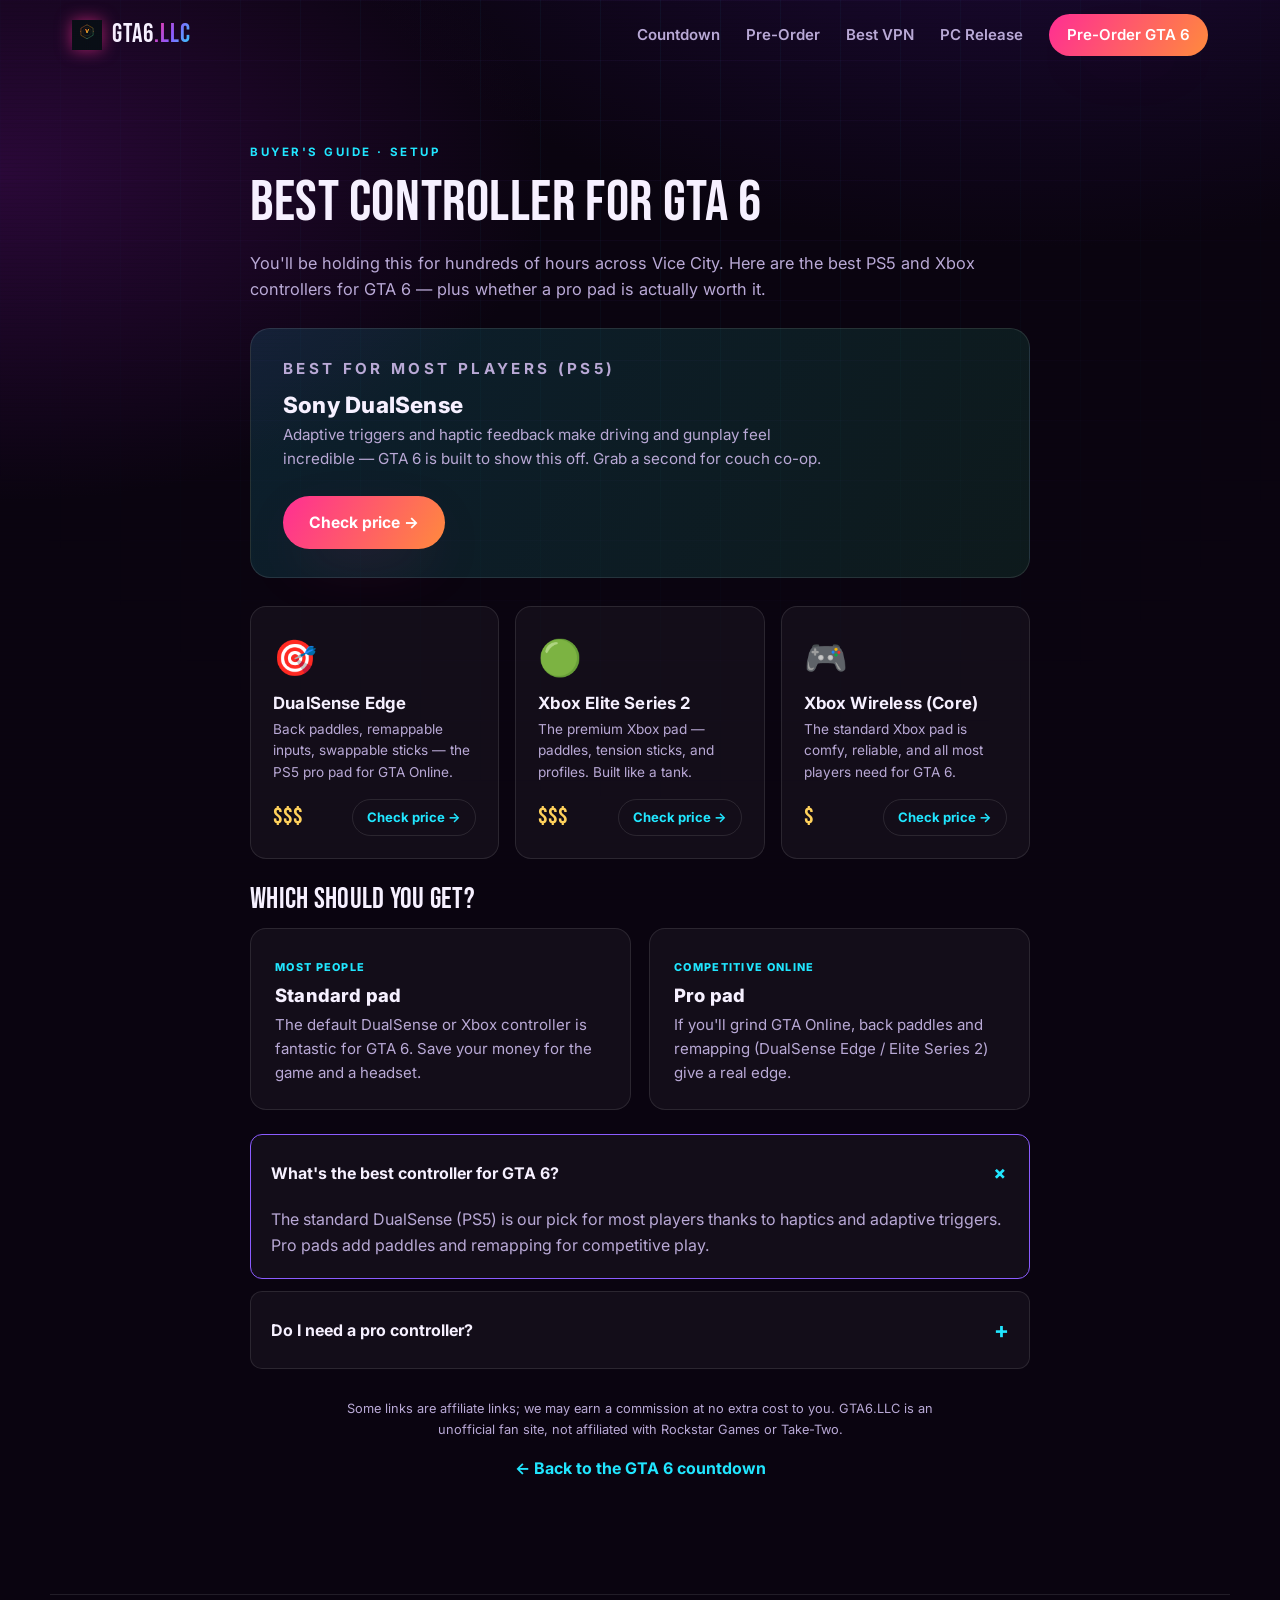
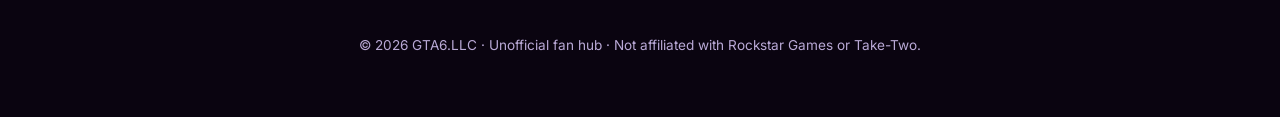
==== best-controller-gta-6.html @ b5a14681 "Add buyer-guide money pages + internal linking - gta-6-editions.html (Standard vs Ultimate, pre-orde" ====
<!DOCTYPE html>
<html lang="en">
<head>
  <meta charset="UTF-8" />
  <meta name="viewport" content="width=device-width, initial-scale=1.0" />
  <meta name="theme-color" content="#0a0410" />
  <title>Best Controller for GTA 6 (2026) — PS5 & Xbox Picks Compared</title>
  <meta name="description" content="The best controllers for GTA 6 on PS5 and Xbox in 2026: DualSense, DualSense Edge, Xbox Elite Series 2 and the standard pads — which is worth it for GTA 6." />
  <link rel="canonical" href="https://gta6.llc/best-controller-gta-6.html" />
  <meta property="og:title" content="Best Controller for GTA 6 (2026)" />
  <meta property="og:description" content="PS5 vs Xbox controller picks for GTA 6, from standard pads to pro controllers." />
  <meta property="og:url" content="https://gta6.llc/best-controller-gta-6.html" />
  <meta property="og:image" content="https://gta6.llc/og-image.svg" />
  <meta name="twitter:card" content="summary_large_image" />
  <link rel="icon" href="logo.svg" type="image/svg+xml" />
  <link rel="preconnect" href="https://fonts.googleapis.com" />
  <link rel="preconnect" href="https://fonts.gstatic.com" crossorigin />
  <link href="https://fonts.googleapis.com/css2?family=Bebas+Neue&family=Space+Grotesk:wght@400;500;700&family=Inter:wght@400;500;600;700;800&display=swap" rel="stylesheet" />
  <link rel="stylesheet" href="styles.css" />
  <script type="application/ld+json">
  { "@context": "https://schema.org", "@type": "FAQPage", "mainEntity": [
    { "@type": "Question", "name": "What is the best controller for GTA 6?", "acceptedAnswer": { "@type": "Answer", "text": "On PS5 the standard DualSense is excellent for GTA 6 thanks to adaptive triggers and haptics; the DualSense Edge adds back paddles and remappable controls for competitive play. On Xbox the standard pad is great and the Elite Series 2 is the premium option." } },
    { "@type": "Question", "name": "Do I need a pro controller for GTA 6?", "acceptedAnswer": { "@type": "Answer", "text": "No. The standard DualSense or Xbox controller is more than enough for GTA 6. Pro pads (DualSense Edge, Xbox Elite Series 2) are a nice upgrade if you want back paddles and remapping, especially for GTA Online." } }
  ] }
  </script>
</head>
<body>
  <div class="ambient-grid" aria-hidden="true"></div>
  <div class="scanline" aria-hidden="true"></div>

  <header class="site-header">
    <a href="index.html" class="brand"><img src="logo.svg" alt="" class="brand-logo" width="30" height="30" /><span class="brand-word">GTA6<span class="brand-tld">.llc</span></span></a>
    <button class="menu-toggle" id="menuToggle" aria-label="Toggle navigation" aria-expanded="false"><span></span><span></span><span></span></button>
    <nav class="site-nav" id="siteNav">
      <a href="index.html#countdown">Countdown</a>
      <a href="index.html#preorder">Pre-Order</a>
      <a href="best-vpn-gta-online.html">Best VPN</a>
      <a href="pc-release-tracker.html">PC Release</a>
      <a href="index.html#preorder" class="nav-cta">Pre-Order GTA 6</a>
    </nav>
  </header>

  <main id="top">
    <article class="section" style="max-width:820px;opacity:1;transform:none">
      <p class="eyebrow">Buyer's Guide · Setup</p>
      <h1 style="font-size:clamp(2.3rem,6vw,3.6rem);margin:6px 0 16px">Best Controller for GTA 6</h1>
      <p class="section-lead" style="margin-bottom:26px">You'll be holding this for hundreds of hours across Vice City. Here are the best PS5 and Xbox controllers for GTA 6 — plus whether a pro pad is actually worth it.</p>

      <div class="vpn-band" style="margin:0 0 28px">
        <div class="vpn-copy"><p class="eyebrow">Best for most players (PS5)</p><h3>Sony DualSense</h3><p>Adaptive triggers and haptic feedback make driving and gunplay feel incredible — GTA 6 is built to show this off. Grab a second for couch co-op.</p></div>
        <a class="btn btn-primary" data-buy="controller-dualsense" href="https://www.amazon.com/s?k=dualsense+controller" target="_blank" rel="noopener sponsored">Check price →</a>
      </div>

      <div class="gear-grid" style="margin-bottom:24px">
        <div class="gear-card"><div class="gear-emoji">🎯</div><h3>DualSense Edge</h3><p class="gear-tag">Back paddles, remappable inputs, swappable sticks — the PS5 pro pad for GTA Online.</p><div class="gear-foot"><span class="gear-price">$$$</span><a class="gear-btn" data-buy="controller-dualsense-edge" href="https://www.amazon.com/s?k=dualsense+edge" target="_blank" rel="noopener sponsored">Check price →</a></div></div>
        <div class="gear-card"><div class="gear-emoji">🟢</div><h3>Xbox Elite Series 2</h3><p class="gear-tag">The premium Xbox pad — paddles, tension sticks, and profiles. Built like a tank.</p><div class="gear-foot"><span class="gear-price">$$$</span><a class="gear-btn" data-buy="controller-xbox-elite" href="https://www.amazon.com/s?k=xbox+elite+controller+series+2" target="_blank" rel="noopener sponsored">Check price →</a></div></div>
        <div class="gear-card"><div class="gear-emoji">🎮</div><h3>Xbox Wireless (Core)</h3><p class="gear-tag">The standard Xbox pad is comfy, reliable, and all most players need for GTA 6.</p><div class="gear-foot"><span class="gear-price">$</span><a class="gear-btn" data-buy="controller-xbox-core" href="https://www.amazon.com/s?k=xbox+wireless+controller" target="_blank" rel="noopener sponsored">Check price →</a></div></div>
      </div>

      <h2 style="font-size:1.8rem;margin:26px 0 12px">Which should you get?</h2>
      <div class="news-grid" style="margin-bottom:24px">
        <div class="news-card"><span class="news-tag">Most people</span><h3>Standard pad</h3><p>The default DualSense or Xbox controller is fantastic for GTA 6. Save your money for the game and a headset.</p></div>
        <div class="news-card"><span class="news-tag">Competitive online</span><h3>Pro pad</h3><p>If you'll grind GTA Online, back paddles and remapping (DualSense Edge / Elite Series 2) give a real edge.</p></div>
      </div>

      <div class="faq-list">
        <details open><summary>What's the best controller for GTA 6?</summary><p>The standard DualSense (PS5) is our pick for most players thanks to haptics and adaptive triggers. Pro pads add paddles and remapping for competitive play.</p></details>
        <details><summary>Do I need a pro controller?</summary><p>No — the standard pad is plenty. Pro controllers are a nice upgrade for GTA Online, not a requirement.</p></details>
      </div>

      <p class="fine-print" style="margin-top:30px">Some links are affiliate links; we may earn a commission at no extra cost to you. GTA6.LLC is an unofficial fan site, not affiliated with Rockstar Games or Take-Two.</p>
      <p style="text-align:center;margin-top:16px"><a href="index.html" style="color:var(--cyan);font-weight:700">← Back to the GTA 6 countdown</a></p>
    </article>
  </main>

  <footer class="site-footer"><p class="footer-meta">&copy; <span id="year"></span> GTA6.LLC · Unofficial fan hub · Not affiliated with Rockstar Games or Take-Two.</p></footer>

  <script src="config.js"></script>
  <script>
    (function () {
      var links = (window.GTA6_CONFIG || {}).guideLinks || {};
      document.querySelectorAll("[data-buy]").forEach(function (el) { var u = links[el.getAttribute("data-buy")]; if (u) el.href = u; });
      var y = document.getElementById("year"); if (y) y.textContent = new Date().getFullYear();
      var t = document.getElementById("menuToggle"), n = document.getElementById("siteNav");
      if (t && n) t.addEventListener("click", function () { n.classList.toggle("open"); });
      var h = document.querySelector(".site-header");
      window.addEventListener("scroll", function () { if (h) h.classList.toggle("scrolled", window.scrollY > 40); }, { passive: true });
    })();
  </script>
</body>
</html>
---- styles.css ----
/* ============================================================================
   GTA6.LLC — GTA 6 Countdown & Hub
   Neon Vice City aesthetic · conversion-focused · responsive · IP-safe
   ============================================================================ */

:root {
  --bg: #0a0410;
  --bg-2: #120726;
  --panel: rgba(255, 255, 255, 0.04);
  --panel-border: rgba(255, 255, 255, 0.10);
  --text: #f6f0ff;
  --muted: #b9a9d6;
  --pink: #ff2e93;
  --pink-soft: #ff6bc4;
  --cyan: #21e6ff;
  --purple: #8b5cff;
  --gold: #ffd15c;
  --green: #35e08d;
  --grad: linear-gradient(120deg, #ff2e93 0%, #8b5cff 50%, #21e6ff 100%);
  --grad-warm: linear-gradient(120deg, #ff2e93, #ff8a3d);
  --radius: 16px;
  --shadow: 0 20px 60px -20px rgba(255, 46, 147, 0.35);
  --max: 1180px;
  --font-display: 'Bebas Neue', 'Space Grotesk', sans-serif;
  --font-body: 'Inter', system-ui, sans-serif;
}

* { margin: 0; padding: 0; box-sizing: border-box; }

html { scroll-behavior: smooth; scroll-padding-top: 84px; }

body {
  font-family: var(--font-body);
  background: radial-gradient(1200px 700px at 80% -10%, #1e0a3a 0%, transparent 60%),
              radial-gradient(1000px 600px at 0% 10%, #2a0838 0%, transparent 55%),
              var(--bg);
  color: var(--text);
  line-height: 1.6;
  overflow-x: hidden;
  -webkit-font-smoothing: antialiased;
}

.visually-hidden {
  position: absolute; width: 1px; height: 1px; padding: 0; margin: -1px;
  overflow: hidden; clip: rect(0 0 0 0); white-space: nowrap; border: 0;
}

a { color: inherit; text-decoration: none; }
img { max-width: 100%; display: block; }

/* ---------- Ambient background ---------- */
.ambient-grid {
  position: fixed; inset: 0; z-index: 0; pointer-events: none;
  background-image:
    linear-gradient(rgba(139, 92, 255, 0.06) 1px, transparent 1px),
    linear-gradient(90deg, rgba(33, 230, 255, 0.05) 1px, transparent 1px);
  background-size: 60px 60px;
  mask-image: radial-gradient(circle at 50% 0%, #000 0%, transparent 75%);
  -webkit-mask-image: radial-gradient(circle at 50% 0%, #000 0%, transparent 75%);
}
.scanline {
  position: fixed; inset: 0; z-index: 0; pointer-events: none; opacity: 0.5;
  background: repeating-linear-gradient(180deg, transparent 0 3px, rgba(0,0,0,0.14) 3px 4px);
  mix-blend-mode: overlay;
}

/* ---------- Layout helpers ---------- */
main { position: relative; z-index: 1; }
.section {
  max-width: var(--max);
  margin: 0 auto;
  padding: 72px 20px;
}
.section-head { text-align: center; max-width: 720px; margin: 0 auto 44px; }
.eyebrow {
  font-family: var(--font-body);
  text-transform: uppercase;
  letter-spacing: 0.22em;
  font-size: 0.72rem;
  font-weight: 700;
  color: var(--cyan);
  margin-bottom: 12px;
}
h1, h2, h3 { font-family: var(--font-display); font-weight: 400; letter-spacing: 0.01em; line-height: 1.05; }
.section-head h2 { font-size: clamp(2.2rem, 5vw, 3.4rem); }
.section-lead { color: var(--muted); margin-top: 14px; font-size: 1.02rem; }

/* ---------- Buttons ---------- */
.btn {
  display: inline-flex; align-items: center; gap: 10px;
  padding: 14px 26px; border-radius: 999px; border: none; cursor: pointer;
  font-family: var(--font-body); font-weight: 700; font-size: 0.98rem;
  transition: transform .18s ease, box-shadow .18s ease, filter .18s ease;
}
.btn-primary { background: var(--grad-warm); color: #fff; box-shadow: var(--shadow); }
.btn-primary:hover { transform: translateY(-2px); filter: brightness(1.08); box-shadow: 0 24px 70px -18px rgba(255,46,147,.55); }
.btn-ghost { background: var(--panel); color: var(--text); border: 1px solid var(--panel-border); }
.btn-ghost:hover { transform: translateY(-2px); border-color: var(--cyan); }

/* ---------- Header ---------- */
.site-header {
  position: sticky; top: 0; z-index: 100;
  display: flex; align-items: center; justify-content: space-between;
  padding: 14px 22px; max-width: var(--max); margin: 0 auto;
  transition: background .3s ease, backdrop-filter .3s ease, border-color .3s ease;
  border-bottom: 1px solid transparent;
}
.site-header.scrolled {
  background: rgba(10, 4, 16, 0.82);
  backdrop-filter: blur(14px);
  border-bottom-color: var(--panel-border);
}
.brand { display: flex; align-items: center; gap: 10px; }
.brand-logo { filter: drop-shadow(0 0 8px rgba(255,46,147,.6)); }
.brand-word { font-family: var(--font-display); font-size: 1.6rem; letter-spacing: 0.04em; }
.brand-tld { background: var(--grad); -webkit-background-clip: text; background-clip: text; color: transparent; }

.site-nav { display: flex; align-items: center; gap: 26px; }
.site-nav a { color: var(--muted); font-weight: 600; font-size: 0.94rem; transition: color .15s; }
.site-nav a:hover { color: var(--text); }
.nav-cta {
  background: var(--grad-warm); color: #fff !important; padding: 9px 18px;
  border-radius: 999px; box-shadow: var(--shadow);
}
.nav-cta:hover { filter: brightness(1.08); }

.menu-toggle { display: none; flex-direction: column; gap: 5px; background: none; border: none; cursor: pointer; padding: 6px; }
.menu-toggle span { width: 24px; height: 2px; background: var(--text); border-radius: 2px; transition: .25s; }

/* ---------- Hero ---------- */
.hero {
  max-width: var(--max); margin: 0 auto; text-align: center;
  padding: 70px 20px 40px;
}
.hero h1 {
  font-size: clamp(3.2rem, 9vw, 6.4rem);
  line-height: 0.95; margin: 6px 0 18px;
  background: linear-gradient(180deg, #fff 30%, #ffb3e2 75%, #8b5cff 120%);
  -webkit-background-clip: text; background-clip: text; color: transparent;
  text-shadow: 0 0 60px rgba(255, 46, 147, 0.25);
}
.hero-sub { max-width: 620px; margin: 0 auto 34px; color: var(--muted); font-size: 1.08rem; }
.hero-sub strong { color: var(--text); }

.countdown-grid {
  display: grid; grid-template-columns: repeat(4, 1fr);
  gap: 12px; max-width: 560px; margin: 0 auto 34px;
}
.cd-cell {
  background: var(--panel); border: 1px solid var(--panel-border);
  border-radius: var(--radius); padding: 20px 8px;
  backdrop-filter: blur(8px); position: relative; overflow: hidden;
}
.cd-cell::before { content: ""; position: absolute; inset: 0 0 auto 0; height: 2px; background: var(--grad); }
.cd-cell strong {
  display: block; font-family: var(--font-display);
  font-size: clamp(2.2rem, 7vw, 3.4rem); line-height: 1;
  background: var(--grad); -webkit-background-clip: text; background-clip: text; color: transparent;
  font-variant-numeric: tabular-nums;
}
.cd-cell span { font-size: 0.72rem; text-transform: uppercase; letter-spacing: 0.16em; color: var(--muted); }

.hero-actions { display: flex; gap: 14px; justify-content: center; flex-wrap: wrap; margin-bottom: 16px; }
.hero-utils { display: flex; gap: 22px; justify-content: center; flex-wrap: wrap; margin-bottom: 44px; }
.util-link { background: none; border: none; cursor: pointer; color: var(--muted); font-family: var(--font-body); font-size: 0.86rem; font-weight: 600; transition: color .15s; }
.util-link:hover { color: var(--cyan); }

.vpn-band {
  display: flex; align-items: center; justify-content: space-between; gap: 24px; flex-wrap: wrap;
  margin-top: 34px; padding: 28px 32px; border-radius: 20px;
  background: linear-gradient(120deg, rgba(33,230,255,0.12), rgba(53,224,141,0.10));
  border: 1px solid var(--panel-border);
}
.vpn-copy h3 { font-family: var(--font-body); font-weight: 800; font-size: 1.4rem; margin: 6px 0; }
.vpn-copy p { color: var(--muted); max-width: 560px; font-size: 0.95rem; }
.vpn-band .btn { white-space: nowrap; }

.hero-facts {
  display: grid; grid-template-columns: repeat(4, 1fr); gap: 14px;
  max-width: 760px; margin: 0 auto;
}
.hero-facts div {
  padding: 16px 10px; border-radius: 12px;
  background: var(--panel); border: 1px solid var(--panel-border);
}
.hero-facts strong { display: block; font-size: 1.1rem; color: var(--text); }
.hero-facts span { font-size: 0.78rem; color: var(--muted); }

/* ---------- Ad slot ---------- */
.ad-slot { max-width: var(--max); margin: 10px auto; padding: 0 20px; min-height: 0; text-align: center; }
.ad-slot[data-filled] { min-height: 100px; padding: 14px 20px; }

/* ---------- Pre-order ---------- */
.edition-compare { display: grid; grid-template-columns: 1fr 1fr; gap: 18px; max-width: 760px; margin: 0 auto 40px; }
.edition {
  background: var(--panel); border: 1px solid var(--panel-border);
  border-radius: var(--radius); padding: 26px 24px; position: relative;
}
.edition.featured { border-color: var(--pink); box-shadow: 0 0 0 1px var(--pink) inset, var(--shadow); }
.edition-tier { font-weight: 700; letter-spacing: 0.02em; display: flex; align-items: center; gap: 8px; flex-wrap: wrap; }
.edition-flag { font-size: 0.68rem; text-transform: uppercase; letter-spacing: 0.1em; background: var(--grad-warm); color: #fff; padding: 3px 8px; border-radius: 6px; }
.edition-price { font-family: var(--font-display); font-size: 2.6rem; margin: 8px 0 14px; color: var(--cyan); }
.edition ul { list-style: none; display: grid; gap: 8px; }
.edition li { color: var(--muted); font-size: 0.94rem; }

.retailer-grid { display: grid; grid-template-columns: repeat(auto-fit, minmax(220px, 1fr)); gap: 14px; }
.retailer {
  display: flex; align-items: center; gap: 14px;
  background: var(--panel); border: 1px solid var(--panel-border);
  border-radius: 14px; padding: 16px 18px; transition: .18s; position: relative;
}
.retailer:hover { transform: translateY(-3px); border-color: var(--cyan); box-shadow: var(--shadow); }
.retailer .r-emoji { font-size: 1.7rem; }
.retailer .r-body { flex: 1; }
.retailer .r-label { font-weight: 700; }
.retailer .r-note { font-size: 0.8rem; color: var(--muted); }
.retailer .r-arrow { color: var(--cyan); }
.r-badge { position: absolute; top: -8px; right: 12px; font-size: 0.62rem; text-transform: uppercase; letter-spacing: .08em; background: var(--green); color: #04210f; padding: 2px 7px; border-radius: 6px; font-weight: 800; }

.fine-print { text-align: center; color: var(--muted); font-size: 0.8rem; margin-top: 26px; max-width: 640px; margin-left: auto; margin-right: auto; }

/* ---------- Gear ---------- */
.gear-grid { display: grid; grid-template-columns: repeat(auto-fit, minmax(200px, 1fr)); gap: 16px; }
.gear-card {
  background: var(--panel); border: 1px solid var(--panel-border);
  border-radius: var(--radius); padding: 22px; transition: .18s; display: flex; flex-direction: column;
}
.gear-card:hover { transform: translateY(-4px); border-color: var(--purple); box-shadow: var(--shadow); }
.gear-emoji { font-size: 2.2rem; margin-bottom: 10px; }
.gear-card h3 { font-family: var(--font-body); font-size: 1.05rem; font-weight: 700; }
.gear-tag { color: var(--muted); font-size: 0.85rem; margin: 6px 0 14px; flex: 1; }
.gear-foot { display: flex; align-items: center; justify-content: space-between; }
.gear-price { font-family: var(--font-display); font-size: 1.5rem; color: var(--gold); }
.gear-btn { font-size: 0.82rem; font-weight: 700; color: var(--cyan); border: 1px solid var(--panel-border); padding: 7px 14px; border-radius: 999px; transition: .15s; }
.gear-btn:hover { background: var(--cyan); color: #04210f; }

.giftcard-row { display: flex; gap: 12px; flex-wrap: wrap; justify-content: center; margin-top: 22px; }
.giftcard {
  display: inline-flex; align-items: center; gap: 8px;
  background: var(--panel); border: 1px solid var(--panel-border);
  padding: 10px 18px; border-radius: 999px; font-weight: 600; font-size: 0.9rem; transition: .15s;
}
.giftcard:hover { border-color: var(--gold); transform: translateY(-2px); }

/* ---------- Notify / newsletter ---------- */
.notify-card {
  max-width: var(--max); margin: 0 auto;
  display: grid; grid-template-columns: 1.2fr 1fr; gap: 40px; align-items: center;
  background: linear-gradient(120deg, rgba(255,46,147,0.12), rgba(139,92,255,0.10));
  border: 1px solid var(--panel-border); border-radius: 24px; padding: 44px;
}
.notify-copy h2 { font-size: clamp(1.9rem, 4vw, 2.8rem); margin: 6px 0 12px; }
.notify-copy p { color: var(--muted); }
.notify-perks { list-style: none; margin-top: 16px; display: grid; gap: 8px; }
.notify-perks li { font-size: 0.92rem; }
.notify-form { display: grid; gap: 12px; }
.notify-form input, .notify-form button { width: 100%; }
.notify-form input {
  padding: 15px 18px; border-radius: 12px; border: 1px solid var(--panel-border);
  background: rgba(0,0,0,0.35); color: var(--text); font-size: 1rem;
}
.notify-form input:focus { outline: 2px solid var(--pink); }
.notify-form button { justify-content: center; }
.form-message { font-size: 0.86rem; min-height: 1.2em; }
.form-message.success { color: var(--green); }
.form-message.error { color: #ff6b6b; }

/* ---------- News ---------- */
.news-grid { display: grid; grid-template-columns: repeat(auto-fit, minmax(280px, 1fr)); gap: 18px; }
.news-card {
  background: var(--panel); border: 1px solid var(--panel-border);
  border-radius: var(--radius); padding: 24px; transition: .18s;
}
.news-card:hover { transform: translateY(-4px); border-color: var(--pink); }
.news-tag {
  display: inline-block; font-size: 0.68rem; text-transform: uppercase; letter-spacing: 0.12em;
  font-weight: 800; color: var(--cyan); margin-bottom: 10px;
}
.news-card h3 { font-family: var(--font-body); font-weight: 800; font-size: 1.15rem; margin-bottom: 8px; }
.news-card p { color: var(--muted); font-size: 0.94rem; }

/* ---------- World / map ---------- */
.world-grid { display: grid; grid-template-columns: repeat(auto-fit, minmax(240px, 1fr)); gap: 16px; }
.world-grid article {
  background: var(--panel); border: 1px solid var(--panel-border);
  border-radius: var(--radius); padding: 24px; transition: .18s;
}
.world-grid article:hover { transform: translateY(-4px); border-color: var(--cyan); box-shadow: var(--shadow); }
.world-icon { font-size: 2.4rem; margin-bottom: 10px; }
.world-grid h3 { font-family: var(--font-body); font-weight: 800; font-size: 1.15rem; margin-bottom: 6px; }
.world-grid p { color: var(--muted); font-size: 0.92rem; }

/* ---------- Buyer's guides ---------- */
.guide-grid { display: grid; grid-template-columns: repeat(auto-fit, minmax(240px, 1fr)); gap: 16px; }
.guide-grid a {
  display: block; background: var(--panel); border: 1px solid var(--panel-border);
  border-radius: var(--radius); padding: 24px; transition: .18s;
}
.guide-grid a:hover { transform: translateY(-4px); border-color: var(--pink); box-shadow: var(--shadow); }
.guide-grid h3 { font-family: var(--font-body); font-weight: 800; font-size: 1.12rem; margin: 8px 0 6px; }
.guide-grid p { color: var(--muted); font-size: 0.9rem; }

/* ---------- Store ---------- */
.store-grid { display: grid; grid-template-columns: repeat(auto-fit, minmax(240px, 1fr)); gap: 16px; }
.store-card {
  background: var(--panel); border: 1px solid var(--panel-border);
  border-radius: var(--radius); padding: 24px; text-align: center; transition: .18s; display: flex; flex-direction: column;
}
.store-card:hover { transform: translateY(-4px); border-color: var(--gold); }
.store-emoji { font-size: 2.6rem; margin-bottom: 10px; }
.store-card h3 { font-family: var(--font-body); font-weight: 800; font-size: 1.1rem; }
.store-blurb { color: var(--muted); font-size: 0.88rem; margin: 8px 0 16px; flex: 1; }
.store-price { font-family: var(--font-display); font-size: 1.6rem; color: var(--gold); margin-bottom: 12px; }
.store-empty { text-align: center; color: var(--muted); }
.store-empty a { color: var(--cyan); }

/* ---------- FAQ ---------- */
.faq-list { max-width: 780px; margin: 0 auto; display: grid; gap: 12px; }
.faq-list details {
  background: var(--panel); border: 1px solid var(--panel-border);
  border-radius: 12px; padding: 4px 20px; transition: .18s;
}
.faq-list details[open] { border-color: var(--purple); }
.faq-list summary {
  cursor: pointer; padding: 16px 0; font-weight: 700; list-style: none;
  display: flex; justify-content: space-between; align-items: center;
}
.faq-list summary::after { content: "+"; font-size: 1.4rem; color: var(--cyan); transition: .2s; }
.faq-list details[open] summary::after { transform: rotate(45deg); }
.faq-list summary::-webkit-details-marker { display: none; }
.faq-list p { color: var(--muted); padding-bottom: 16px; }

/* ---------- Community / support ---------- */
.community-inner { max-width: var(--max); margin: 0 auto; text-align: center; }
.community-social { display: flex; gap: 12px; justify-content: center; flex-wrap: wrap; margin-bottom: 18px; }
.social-btn {
  display: inline-flex; align-items: center; gap: 8px;
  background: var(--panel); border: 1px solid var(--panel-border);
  padding: 11px 20px; border-radius: 999px; font-weight: 600; transition: .15s;
}
.social-btn:hover { transform: translateY(-2px); border-color: var(--pink); }
.support-row { display: flex; gap: 12px; justify-content: center; flex-wrap: wrap; }

/* ---------- Footer ---------- */
.site-footer {
  position: relative; z-index: 1;
  max-width: var(--max); margin: 40px auto 0; padding: 40px 20px 60px;
  border-top: 1px solid var(--panel-border); text-align: center;
}
.footer-disclosure { max-width: 780px; margin: 0 auto 20px; }
.footer-disclosure p { color: var(--muted); font-size: 0.8rem; margin-bottom: 10px; }
.footer-meta { color: var(--muted); font-size: 0.85rem; }

/* ---------- Back to top + toast ---------- */
.back-to-top {
  position: fixed; bottom: 22px; right: 22px; z-index: 90;
  width: 46px; height: 46px; border-radius: 50%; border: none; cursor: pointer;
  background: var(--grad-warm); color: #fff; display: grid; place-items: center;
  opacity: 0; pointer-events: none; transform: translateY(10px); transition: .25s; box-shadow: var(--shadow);
}
.back-to-top.visible { opacity: 1; pointer-events: auto; transform: translateY(0); }
.toast {
  position: fixed; bottom: 24px; left: 50%; transform: translate(-50%, 20px);
  background: #1a0b2e; border: 1px solid var(--pink); color: var(--text);
  padding: 12px 22px; border-radius: 999px; font-weight: 600; font-size: 0.9rem;
  opacity: 0; pointer-events: none; transition: .25s; z-index: 200; box-shadow: var(--shadow);
}
.toast.show { opacity: 1; transform: translate(-50%, 0); }

/* ---------- Reveal animation ---------- */
.section, .notify-card { opacity: 0; transform: translateY(24px); transition: opacity .6s ease, transform .6s ease; }
.section.visible, .notify-card.visible { opacity: 1; transform: none; }
@media (prefers-reduced-motion: reduce) {
  .section, .notify-card { opacity: 1; transform: none; transition: none; }
  html { scroll-behavior: auto; }
}

/* ---------- Responsive ---------- */
@media (max-width: 860px) {
  .notify-card { grid-template-columns: 1fr; padding: 32px; }
  .menu-toggle { display: flex; }
  .site-nav {
    position: absolute; top: 100%; right: 12px; left: 12px;
    flex-direction: column; align-items: stretch; gap: 6px;
    background: rgba(14, 6, 26, 0.97); backdrop-filter: blur(16px);
    border: 1px solid var(--panel-border); border-radius: 16px; padding: 0 14px;
    max-height: 0; overflow: hidden; opacity: 0; pointer-events: none; transition: .25s;
  }
  .site-nav.open { max-height: 460px; opacity: 1; pointer-events: auto; padding: 14px; }
  .site-nav a { padding: 10px 12px; border-radius: 10px; }
  .site-nav a:hover { background: var(--panel); }
  .nav-cta { text-align: center; }
}
@media (max-width: 620px) {
  .countdown-grid { grid-template-columns: repeat(2, 1fr); }
  .hero-facts { grid-template-columns: repeat(2, 1fr); }
  .edition-compare { grid-template-columns: 1fr; }
}
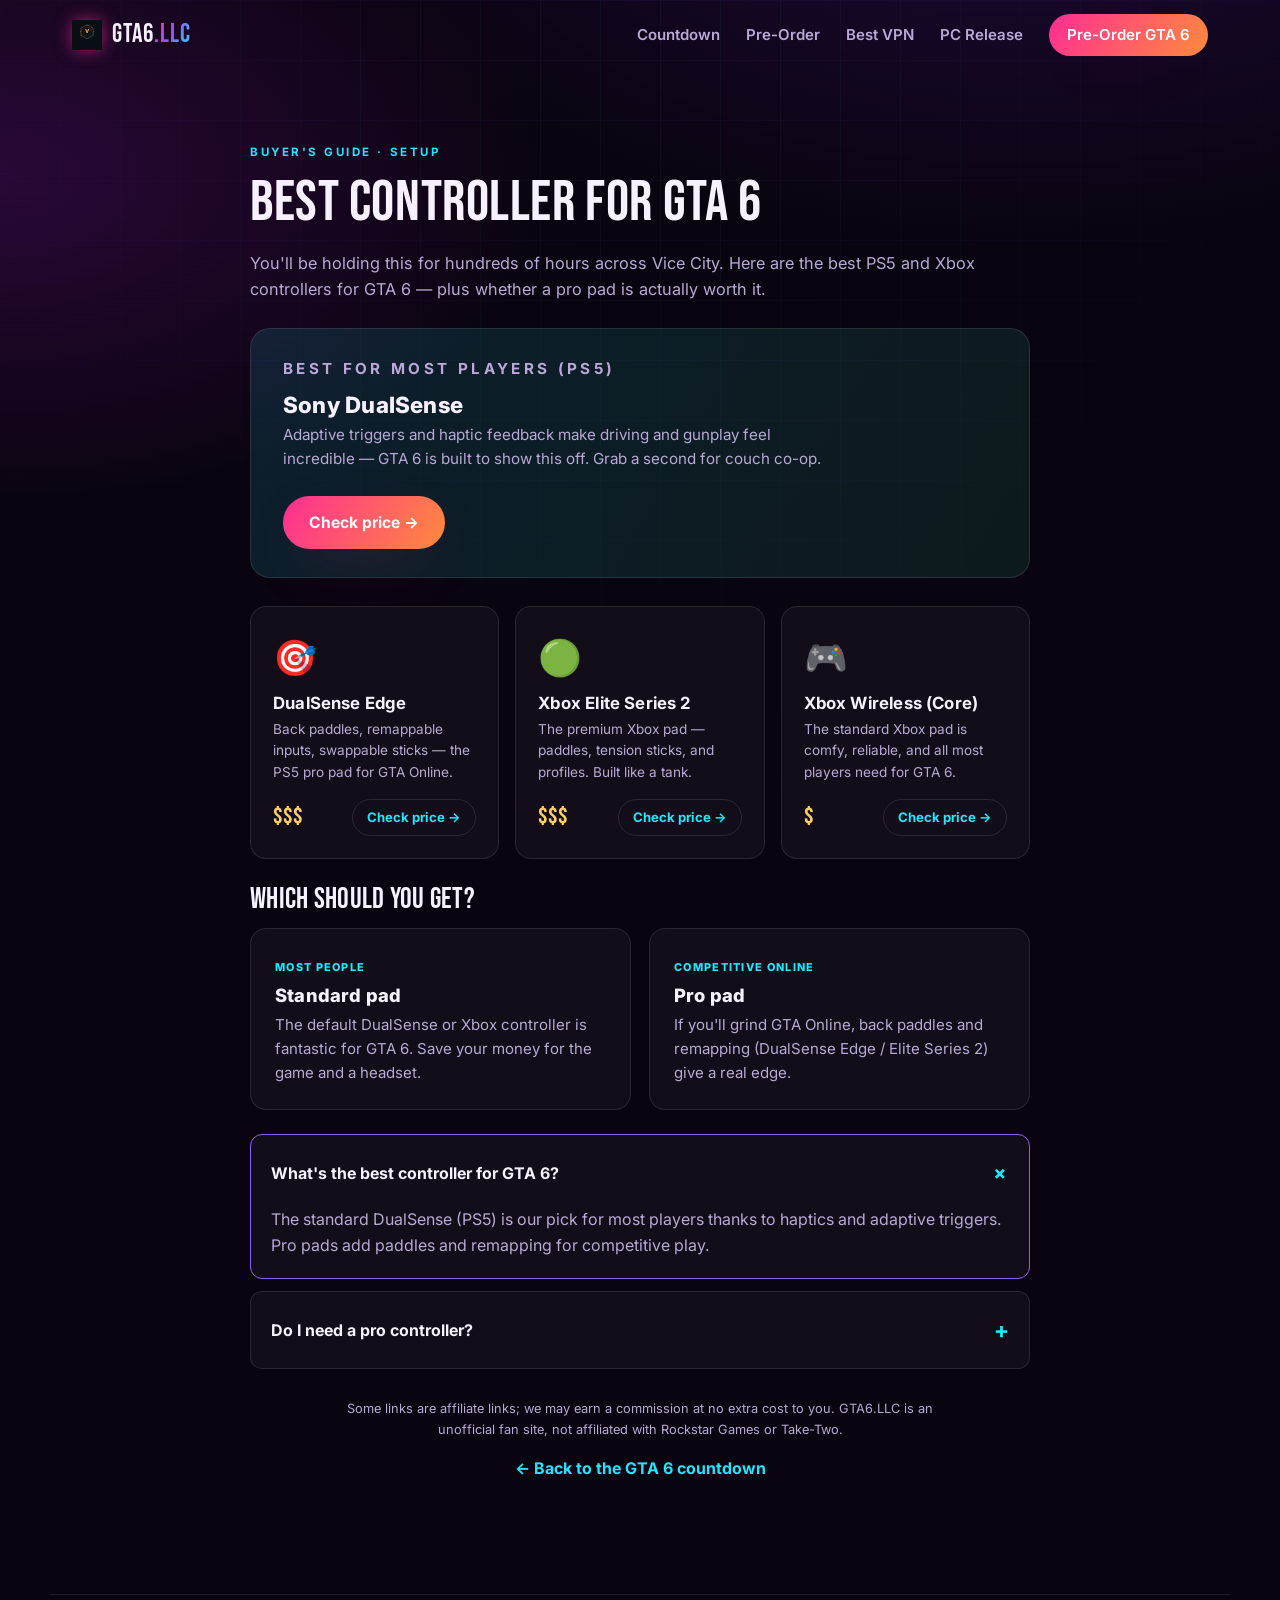
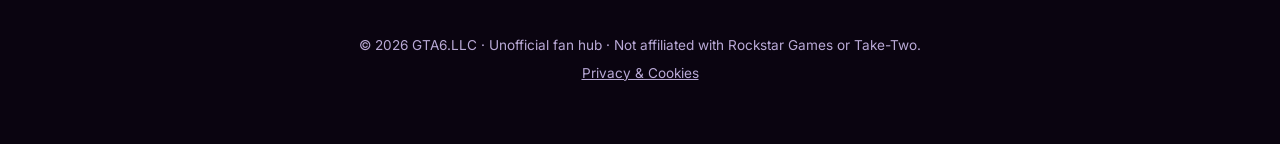
==== commit 92162b28: "Add privacy policy + cookie/ads disclosure page (AdSense approval) - privacy.html: cookies, Google A" ====
--- a/best-controller-gta-6.html
+++ b/best-controller-gta-6.html
@@ -4,6 +4,8 @@
   <meta charset="UTF-8" />
   <meta name="viewport" content="width=device-width, initial-scale=1.0" />
   <meta name="theme-color" content="#0a0410" />
+  <!-- Google AdSense (Auto Ads) -->
+  <script async src="https://pagead2.googlesyndication.com/pagead/js/adsbygoogle.js?client=ca-pub-6834902829870684" crossorigin="anonymous"></script>
   <title>Best Controller for GTA 6 (2026) — PS5 & Xbox Picks Compared</title>
   <meta name="description" content="The best controllers for GTA 6 on PS5 and Xbox in 2026: DualSense, DualSense Edge, Xbox Elite Series 2 and the standard pads — which is worth it for GTA 6." />
   <link rel="canonical" href="https://gta6.llc/best-controller-gta-6.html" />
@@ -73,7 +75,8 @@
     </article>
   </main>
 
-  <footer class="site-footer"><p class="footer-meta">&copy; <span id="year"></span> GTA6.LLC · Unofficial fan hub · Not affiliated with Rockstar Games or Take-Two.</p></footer>
+  <footer class="site-footer"><p class="footer-meta">&copy; <span id="year"></span> GTA6.LLC · Unofficial fan hub · Not affiliated with Rockstar Games or Take-Two.</p>  <p class="footer-meta" style="margin-top:6px"><a href="privacy.html" style="color:var(--muted);text-decoration:underline">Privacy &amp; Cookies</a></p>
+  </footer>
 
   <script src="config.js"></script>
   <script>
